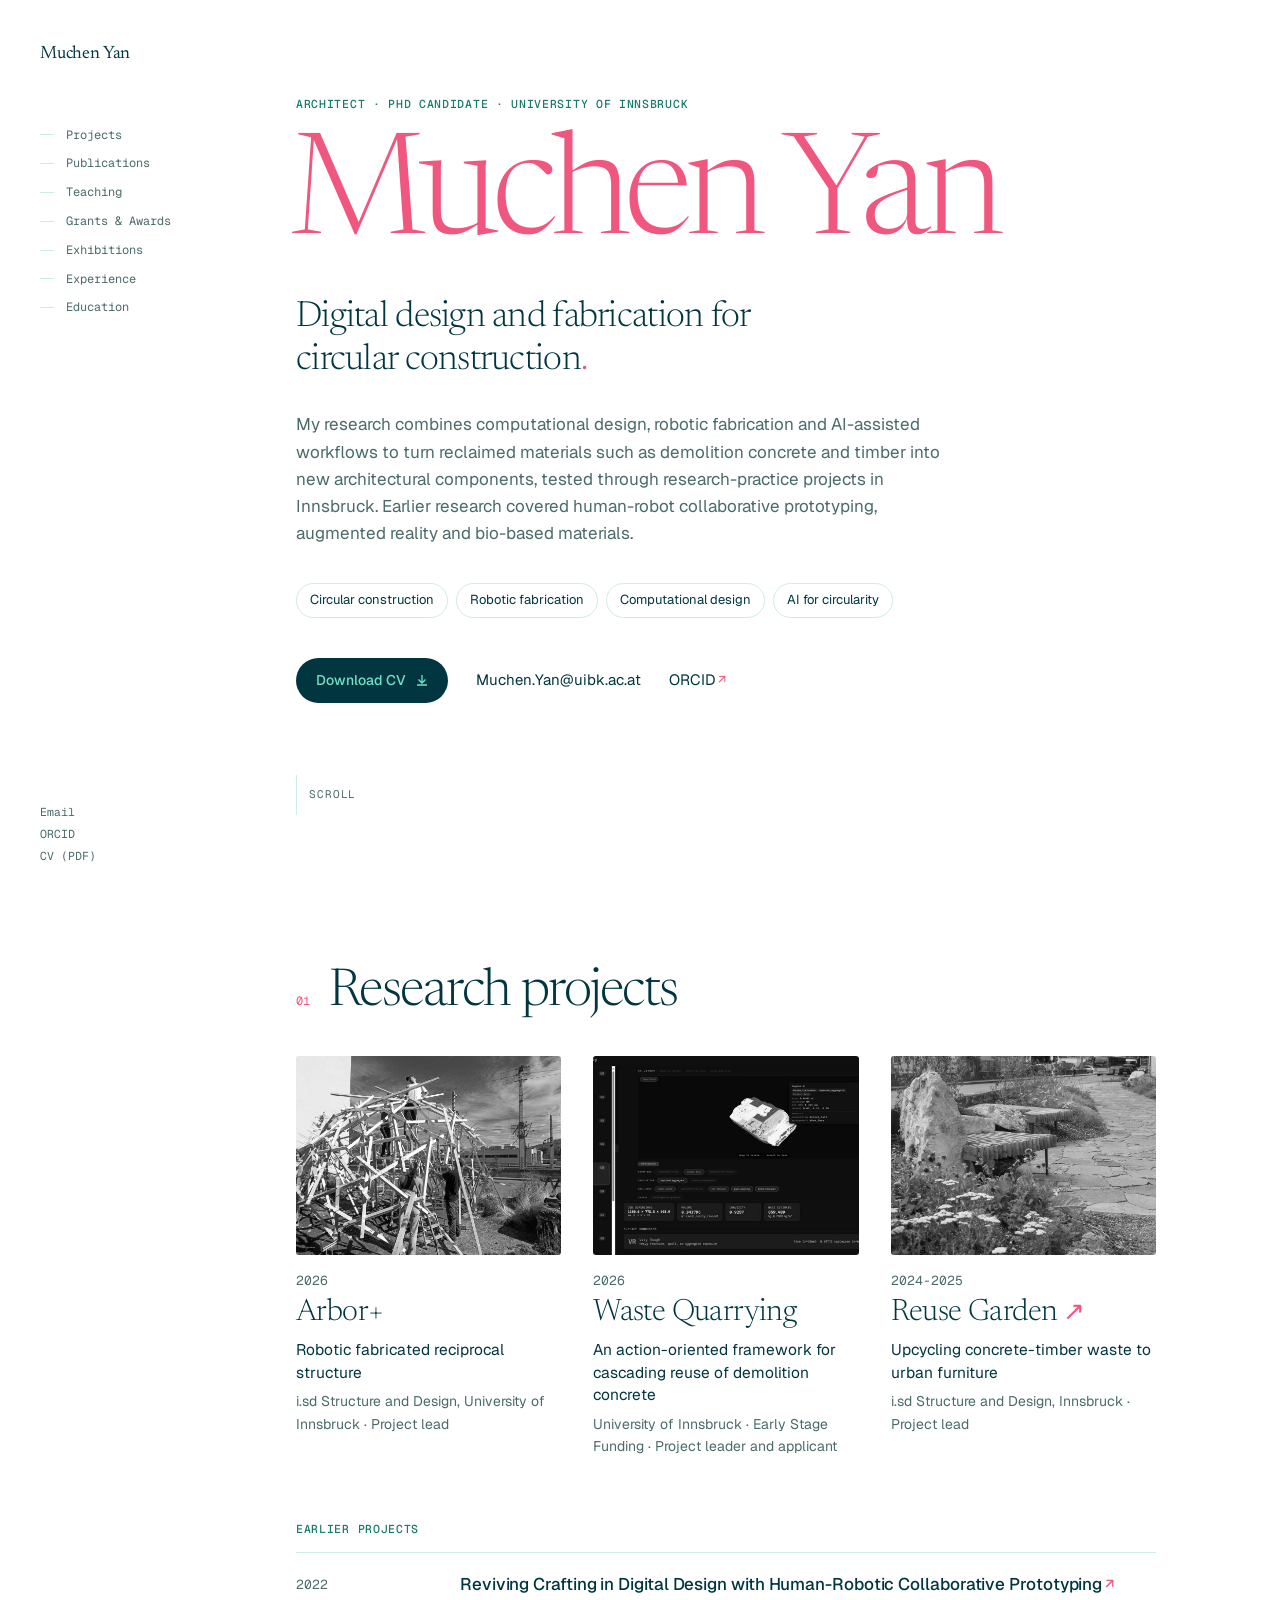
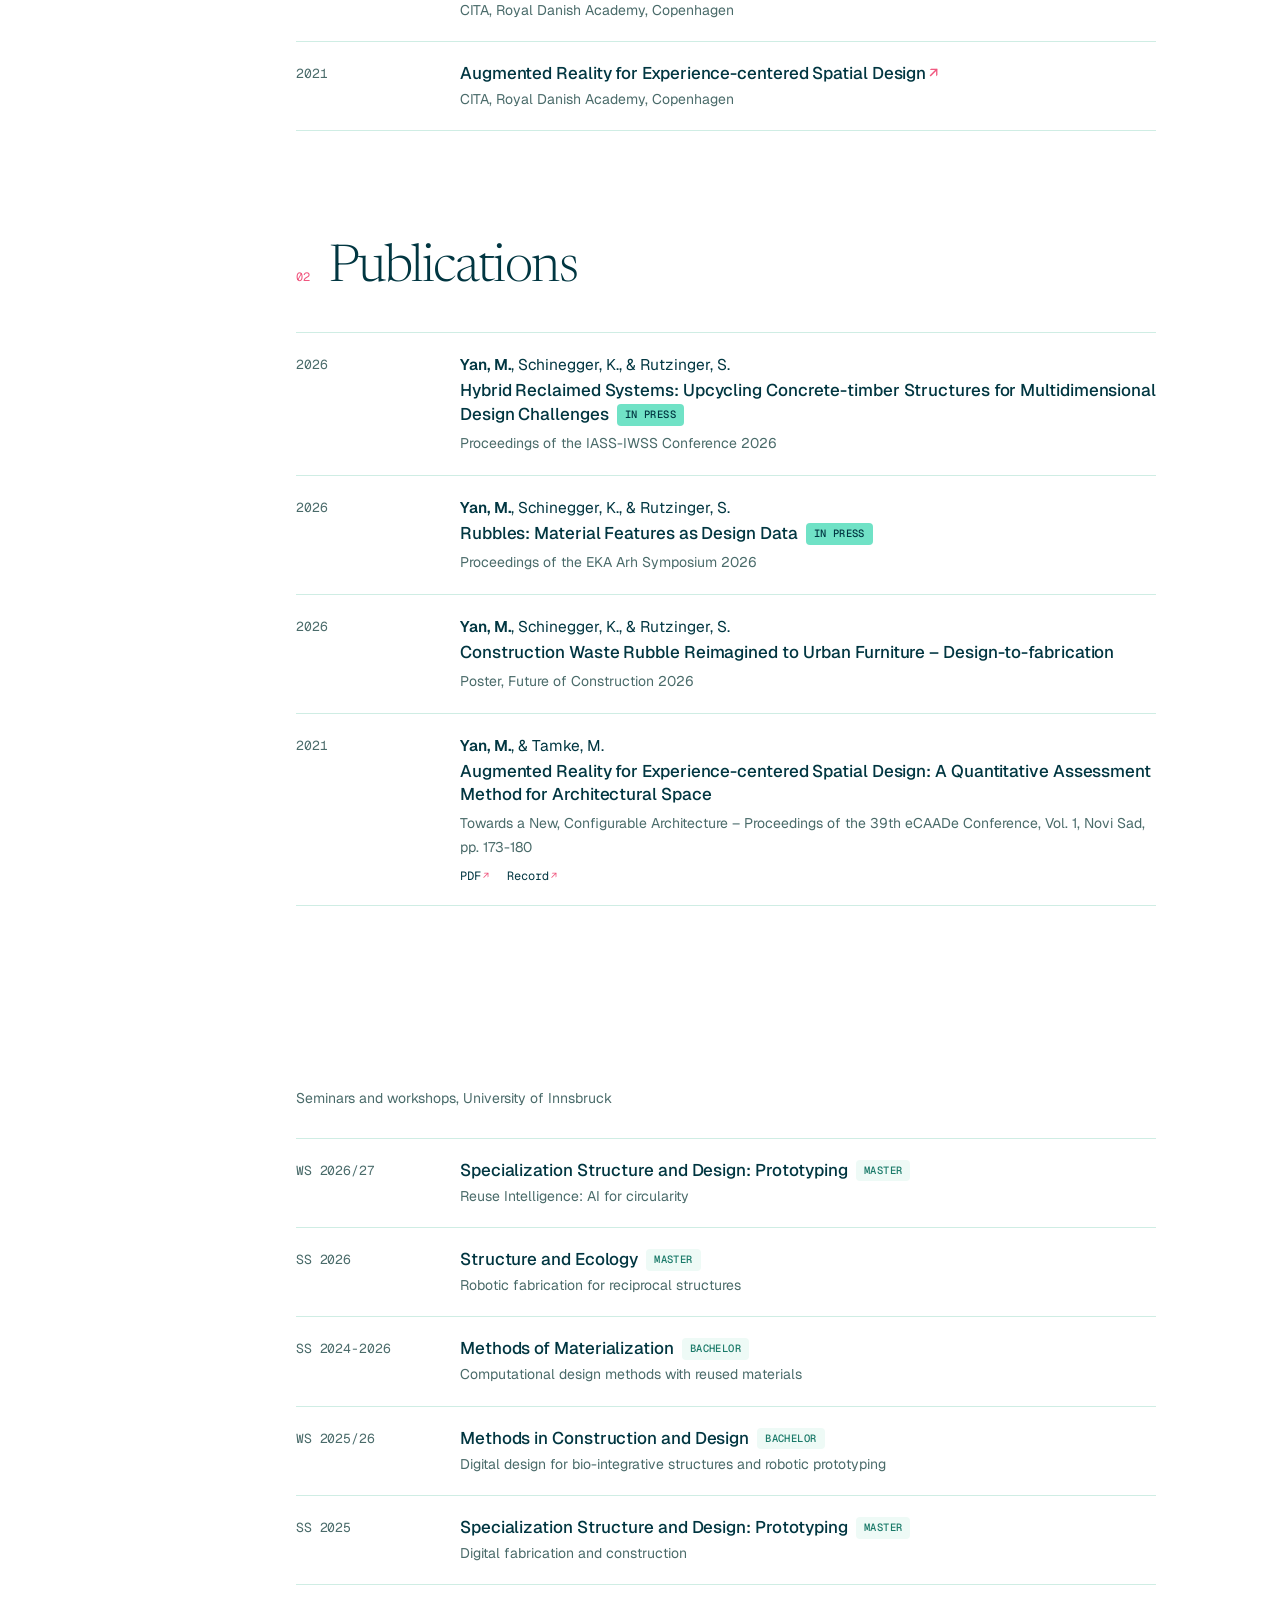
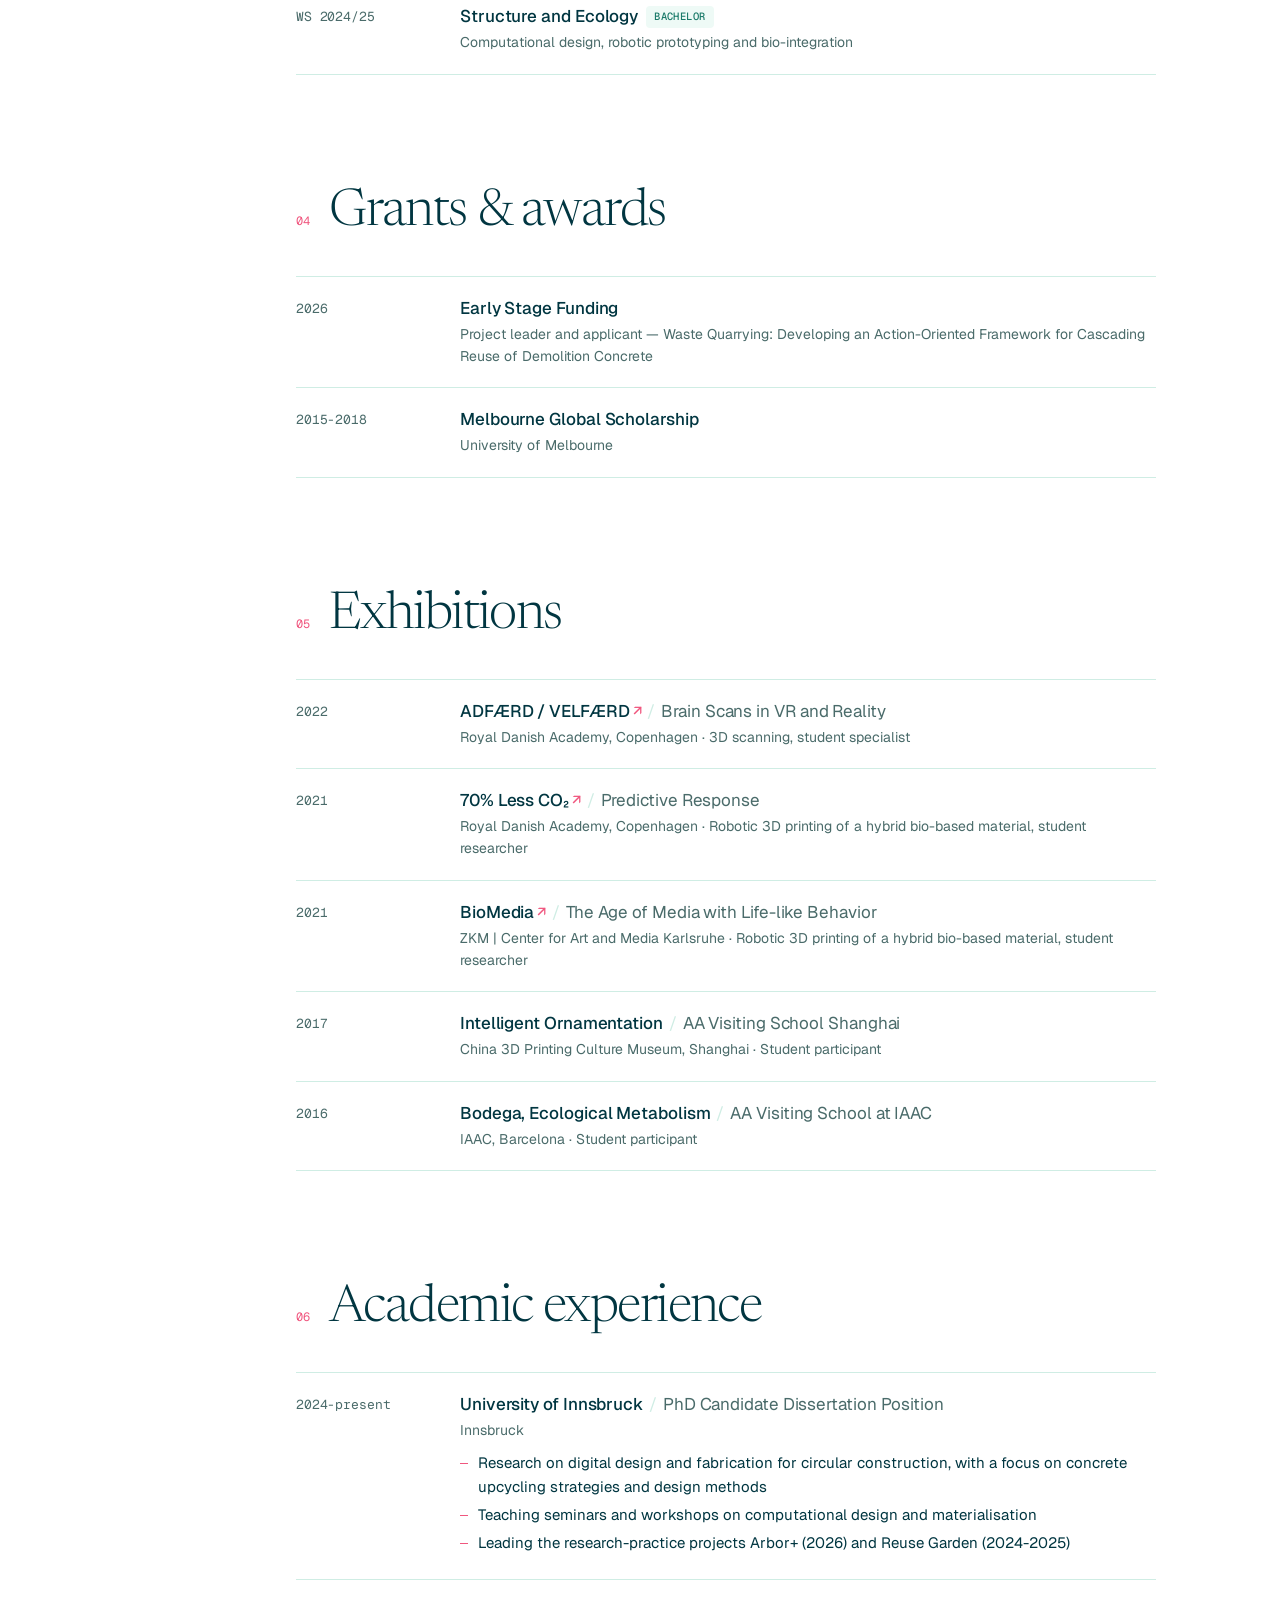
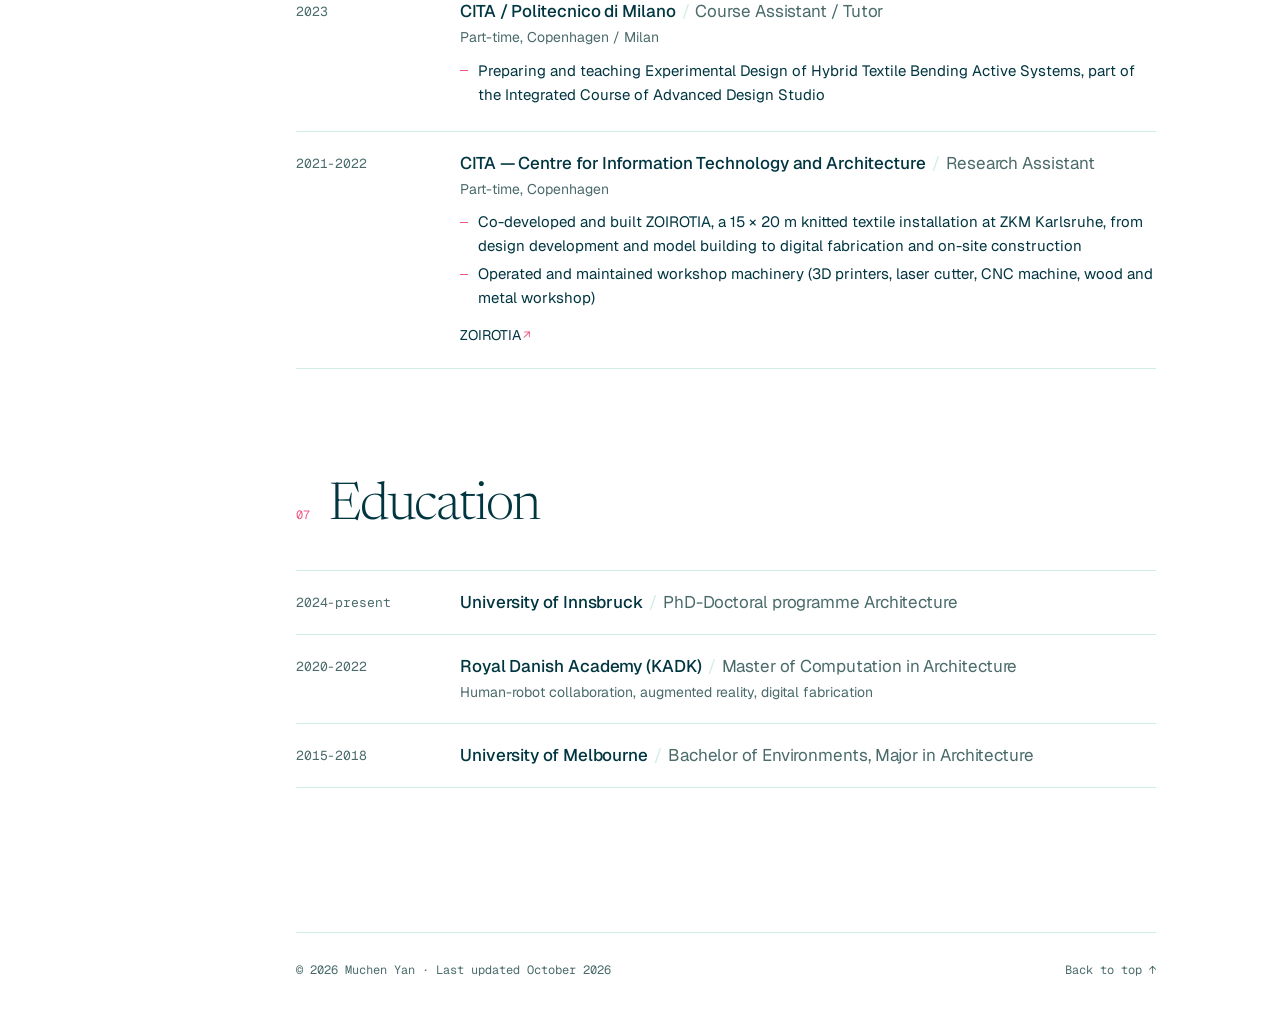
==== index.html @ 9176d34d "Initial CV website Co-Authored-By: Claude Opus 5.5 <noreply@anthropic.com>" ====
<!doctype html>
<html lang="en">
<head>
  <meta charset="utf-8">
  <meta name="viewport" content="width=device-width, initial-scale=1">
  <title>Muchen Yan — Architect &amp; Researcher</title>
  <meta name="description" content="Muchen Yan — architect and PhD candidate at the University of Innsbruck, researching digital design and fabrication for circular construction.">
  <meta property="og:title" content="Muchen Yan — Architect & Researcher">
  <meta property="og:description" content="Digital design and fabrication for circular construction.">
  <meta name="theme-color" content="#FFFFFF">
  <link rel="icon" href="data:image/svg+xml,%3Csvg xmlns='http://www.w3.org/2000/svg' viewBox='0 0 32 32'%3E%3Crect width='32' height='32' rx='6' fill='%23013641'/%3E%3Ctext x='15' y='22' font-family='Georgia' font-size='16' fill='%2370E2C6' text-anchor='middle'%3EMY%3C/text%3E%3Ccircle cx='26' cy='21' r='2' fill='%23F0577F'/%3E%3C/svg%3E">
  <link rel="preconnect" href="https://fonts.googleapis.com">
  <link rel="preconnect" href="https://fonts.gstatic.com" crossorigin>
  <link href="https://fonts.googleapis.com/css2?family=Geist:wght@300..700&family=Geist+Mono:wght@400..600&family=Newsreader:ital,opsz,wght@0,6..72,200..600;1,6..72,300..400&display=swap" rel="stylesheet">
  <link rel="stylesheet" href="style.css">
</head>
<body>
  <div class="progress" aria-hidden="true"><span></span></div>

  <aside class="rail" aria-label="Sections">
    <a class="rail__name" href="#top">Muchen Yan</a>
    <nav class="rail__nav" id="nav"></nav>
    <div class="rail__foot" id="railFoot"></div>
  </aside>

  <main id="top">
    <header class="hero" id="hero"></header>
    <div id="sections"></div>
    <footer class="footer" id="footer"></footer>
  </main>

  <noscript>
    <p style="padding:40px;font-family:sans-serif">This page needs JavaScript. <a href="assets/CV_MuchenYan.pdf">Download the CV as PDF</a>.</p>
  </noscript>

  <script src="data.js"></script>
  <script src="main.js"></script>
</body>
</html>
---- style.css ----
/* ---------- Tokens (same palette as the slide style) ---------- */
:root {
  --paper: #FFFFFF;
  --ink: #013641;      /* deep petrol green: text, headings */
  --muted: #4A6B6A;    /* secondary text */
  --accent: #1A7A69;   /* readable green: labels, years */
  --mint: #70E2C6;     /* signature mint */
  --pink: #F0577F;     /* bright pink: lines, marks, hover states (not body text) */
  --green: #1A7A69;
  --rule: #CFEDE4;     /* dividers */
  --sand: #EEFAF6;     /* mint wash surfaces */

  /* Project images: black-and-white at rest, full colour on hover. */
  --img-tone: grayscale(1) contrast(1.02);
  --img-tone-hover: grayscale(0) contrast(1);

  --rail: 232px;
  --gutter: clamp(20px, 5vw, 72px);
  --measure: 860px;
  --ease: cubic-bezier(.22, .61, .36, 1);

  --f-display: "Newsreader", "Iowan Old Style", Georgia, serif;
  --f-body: "Geist", system-ui, -apple-system, "Segoe UI", sans-serif;
  --f-mono: "Geist Mono", ui-monospace, "SF Mono", Menlo, Consolas, monospace;
}

*, *::before, *::after { box-sizing: border-box; }
html { scroll-behavior: smooth; -webkit-text-size-adjust: 100%; }
body {
  margin: 0;
  background: var(--paper);
  color: var(--ink);
  font: 400 16px/1.6 var(--f-body);
  -webkit-font-smoothing: antialiased;
  text-rendering: optimizeLegibility;
}
::selection { background: var(--mint); color: var(--ink); }
a { color: inherit; text-decoration: none; }
:focus-visible { outline: 2px solid var(--pink); outline-offset: 3px; border-radius: 2px; }

/* ---------- Scroll progress ---------- */
.progress { position: fixed; inset: 0 0 auto 0; height: 2px; z-index: 50; pointer-events: none; }
.progress span { display: block; height: 100%; background: var(--pink); transform-origin: 0 50%; transform: scaleX(0); }

/* ---------- Side rail ---------- */
.rail {
  position: fixed; top: 0; left: 0; bottom: 0; width: var(--rail);
  padding: 44px 0 36px 40px;
  display: flex; flex-direction: column; z-index: 20;
}
.rail__name {
  font: 400 18px/1.2 var(--f-display); letter-spacing: -.01em;
  opacity: 0; transform: translateY(-4px);
  transition: opacity .4s var(--ease), transform .4s var(--ease);
}
body.past-hero .rail__name { opacity: 1; transform: none; }
.rail__nav { margin-top: 56px; display: flex; flex-direction: column; gap: 2px; }
.rail__nav a {
  position: relative; display: flex; align-items: center; gap: 12px;
  font: 400 12px/1.4 var(--f-mono); letter-spacing: 0; color: var(--muted);
  padding: 5px 0; transition: color .25s var(--ease);
}
.rail__nav a::before {
  content: ""; width: 14px; height: 1px; background: var(--rule);
  transition: width .35s var(--ease), background .35s var(--ease);
}
.rail__nav a:hover { color: var(--ink); }
.rail__nav a:hover::before { width: 22px; background: var(--muted); }
.rail__nav a.is-active { color: var(--ink); }
.rail__nav a.is-active::before { width: 30px; background: var(--pink); }
.rail__foot { margin-top: auto; display: flex; flex-direction: column; gap: 6px; font: 400 11.5px/1.4 var(--f-mono); color: var(--muted); }
.rail__foot a:hover { color: var(--pink); }

/* ---------- Main column ---------- */
main { margin-left: var(--rail); padding: 0 var(--gutter); }
main > * { max-width: var(--measure); }

/* ---------- Pink details ---------- */
.dot-pink { color: var(--pink); }
.focus li:hover { border-color: var(--pink); }
a.ul:hover, a:hover > .ul { color: var(--ink); background-image: linear-gradient(var(--pink), var(--pink)); }
.project:hover .project__title, .pcard:hover h3.feature a { color: var(--ink); }

/* ---------- Hero ---------- */
.hero { min-height: 92vh; display: flex; flex-direction: column; justify-content: center; padding: 96px 0 64px; }
.kicker {
  font: 500 11.5px/1.4 var(--f-mono); letter-spacing: .06em; text-transform: uppercase; color: var(--accent);
}
.hero h1 {
  font: 300 clamp(60px, 11vw, 140px)/.95 var(--f-display); font-variation-settings: "opsz" 72;
  letter-spacing: -.045em; margin: 22px 0 30px; margin-left: -.04em;
  color: var(--pink);
}
.hero .statement {
  font: 300 clamp(26px, 3vw, 36px)/1.2 var(--f-display); letter-spacing: -.02em;
  max-width: 24ch; margin: 0 0 28px;
}
.hero .profile { color: var(--muted); max-width: 60ch; margin: 0 0 36px; font-size: 17px; }
.focus { display: flex; flex-wrap: wrap; gap: 8px; margin: 0 0 40px; padding: 0; list-style: none; }
.focus li {
  transition: border-color .3s var(--ease), background .3s var(--ease);
  font-size: 13px; padding: 6px 13px; border: 1px solid var(--rule); border-radius: 999px; color: var(--ink);
  background: var(--paper);
}
.hero__links { display: flex; flex-wrap: wrap; gap: 14px 28px; align-items: center; font-size: 15px; }
.btn {
  display: inline-flex; align-items: center; gap: 10px; padding: 11px 20px;
  background: var(--ink); color: var(--mint); border-radius: 999px; font-weight: 500; font-size: 14px;
  transition: background .3s var(--ease), transform .3s var(--ease);
}
.btn:hover { background: var(--pink); color: var(--ink); }
.btn svg { transition: transform .3s var(--ease); }
.btn:hover svg { transform: translateY(2px); }
.scroll-cue {
  margin-top: 72px; display: inline-flex; align-items: center; gap: 12px; font: 400 11px/1 var(--f-mono);
  letter-spacing: .08em; text-transform: uppercase; color: var(--muted);
}
.scroll-cue i { display: block; width: 1px; height: 40px; background: var(--rule); position: relative; overflow: hidden; }
.scroll-cue i::after {
  content: ""; position: absolute; left: 0; top: -40%; width: 1px; height: 40%; background: var(--pink);
  animation: cue 2.2s var(--ease) infinite;
}
@keyframes cue { to { top: 100%; } }

/* ---------- Links with drawn underline ---------- */
.ul {
  background-image: linear-gradient(currentColor, currentColor);
  background-size: 0% 1px; background-repeat: no-repeat; background-position: 0 100%;
  transition: background-size .45s var(--ease), color .25s var(--ease);
  padding-bottom: 1px;
}
a.ul:hover, a:hover > .ul { background-size: 100% 1px; }
.ul--rest { background-size: 100% 1px; background-image: linear-gradient(var(--rule), var(--rule)); }
.ul--rest:hover { background-image: linear-gradient(var(--pink), var(--pink)); }
.arrow { display: inline-block; font-size: .85em; margin-left: .2em; color: var(--pink); transition: transform .3s var(--ease); }
a:hover .arrow { transform: translate(2px, -2px); }

/* ---------- Sections ---------- */
.section { padding: 88px 0 24px; scroll-margin-top: 24px; }
.section__head { display: flex; align-items: baseline; gap: 18px; margin-bottom: 36px; }
.section__num { font: 400 12px/1 var(--f-mono); color: var(--pink); font-variant-numeric: tabular-nums; letter-spacing: .04em; }
.section__title { font: 300 clamp(36px, 4.2vw, 52px)/1.02 var(--f-display); letter-spacing: -.03em; margin: 0; }
.section__note { color: var(--muted); font-size: 14px; margin: -20px 0 28px; }

/* ---------- Rows (year | content) ---------- */
.rows { list-style: none; margin: 0; padding: 0; border-top: 1px solid var(--rule); }
.row {
  position: relative; display: grid; grid-template-columns: 140px 1fr; gap: 24px;
  padding: 20px 0; border-bottom: 1px solid var(--rule);
}
.row::before {
  content: ""; position: absolute; left: 0; top: -1px; height: 1px; width: 100%;
  background: var(--pink); transform: scaleX(0); transform-origin: 0 50%;
  transition: transform .6s var(--ease);
}
.row:hover::before { transform: scaleX(1); }
.year { font: 400 13px/1.5 var(--f-mono); letter-spacing: -.01em; color: var(--muted); font-variant-numeric: tabular-nums; padding-top: 2px; transition: color .3s var(--ease); }
.row:hover .year { color: var(--pink); }
.row h3 { font: 500 17px/1.35 var(--f-body); margin: 0; letter-spacing: -.005em; }
.row h3 .sep { color: var(--rule); margin: 0 .35em; font-weight: 400; }
.row h3 .light { font-weight: 400; color: var(--muted); }
.meta { font-size: 14px; color: var(--muted); margin: 3px 0 0; }
.row ul.points { margin: 10px 0 0; padding: 0; list-style: none; }
.row ul.points li { position: relative; padding-left: 18px; font-size: 15px; margin: 4px 0; color: var(--ink); }
.row ul.points li::before { content: ""; position: absolute; left: 0; top: .78em; width: 8px; height: 1px; background: var(--pink); }
.row .more { margin-top: 10px; font-size: 14px; display: inline-flex; }
.tag {
  display: inline-block; font: 500 10.5px/1.5 var(--f-mono); letter-spacing: .04em; text-transform: uppercase;
  padding: 3px 8px; border-radius: 4px; vertical-align: 2px; margin-left: 8px;
  color: var(--ink); background: var(--mint);
}
.tag--level { color: var(--accent); background: var(--sand); }

/* Publications */
.cite { font-size: 15.5px; line-height: 1.55; margin: 0; }
.cite .me { font-weight: 600; }
.cite .t { display: block; font: 500 17px/1.4 var(--f-body); margin: 2px 0 4px; letter-spacing: -.005em; }
.cite .v { color: var(--muted); font-size: 14px; }
.pub-links { display: flex; gap: 18px; margin-top: 8px; font: 400 12px/1.5 var(--f-mono); }

/* ---------- Featured projects ---------- */
.projects { display: grid; grid-template-columns: repeat(3, 1fr); gap: 48px 32px; }
.project { display: block; }
.project__media {
  position: relative; aspect-ratio: 4 / 3; overflow: hidden; border-radius: 3px; background: var(--sand);
}
.project__media img {
  position: absolute; inset: 0; width: 100%; height: 100%; object-fit: cover; display: block;
  opacity: 0; transform: scale(1.02); filter: var(--img-tone);
  transition: opacity .7s var(--ease), transform 1.4s var(--ease), filter .8s var(--ease);
}
.project:hover .project__media img { filter: var(--img-tone-hover); }

.project__media img.is-on { opacity: 1; }
.project:hover .project__media img { transform: scale(1.05); }
.dots { position: absolute; left: 12px; bottom: 12px; display: flex; gap: 5px; z-index: 2;
  opacity: 0; transition: opacity .4s var(--ease); }
.project:hover .dots, .project:focus-within .dots { opacity: 1; }
.dots i { width: 14px; height: 2px; background: rgba(255,255,255,.5); border-radius: 1px; transition: background .3s var(--ease), width .3s var(--ease); }
.dots i.is-on { background: #fff; width: 22px; }
@media (hover: none) { .dots { opacity: 1; } }
.placeholder {
  position: absolute; inset: 0; display: flex; align-items: flex-end; padding: 16px;
  background:
    repeating-linear-gradient(135deg, transparent 0 11px, rgba(26,122,105,.12) 11px 12px),
    var(--sand);
}
.project__body { margin-top: 16px; }
.project__title { font: 300 clamp(26px, 2.4vw, 32px)/1.08 var(--f-display); letter-spacing: -.02em; margin: 6px 0 0; }
.project__year { font: 400 13px/1.5 var(--f-mono); color: var(--muted); font-variant-numeric: tabular-nums; transition: color .3s var(--ease); }
.project:hover .project__year { color: var(--pink); }
.project__sub { margin: 10px 0 0; font-size: 15.5px; line-height: 1.45; }
.project__where { margin: 6px 0 0; font-size: 14px; color: var(--muted); }
.pcards { list-style: none; margin: 0; padding: 0; display: grid; grid-template-columns: repeat(3, 1fr); gap: 32px; }
.pcard { position: relative; padding-top: 18px; border-top: 1px solid var(--rule); }
.pcard::before {
  content: ""; position: absolute; left: 0; top: -1px; height: 1px; width: 100%;
  background: var(--pink); transform: scaleX(0); transform-origin: 0 50%; transition: transform .6s var(--ease);
}
.pcard:hover::before { transform: scaleX(1); }
.pcard:hover .year { color: var(--pink); }
h3.feature { font: 300 clamp(26px, 2.4vw, 32px)/1.08 var(--f-display); letter-spacing: -.02em; margin: 14px 0 0; }
.feature__sub { margin: 10px 0 6px; font-size: 15.5px; line-height: 1.45; }
@media (max-width: 760px) { .pcards { grid-template-columns: 1fr; gap: 28px; } }
.subhead {
  margin: 64px 0 14px; font: 500 11.5px/1.4 var(--f-mono); letter-spacing: .06em; text-transform: uppercase; color: var(--accent);
}

/* ---------- Footer ---------- */
.footer {
  margin-top: 120px; padding: 28px 0 48px; border-top: 1px solid var(--rule);
  display: flex; justify-content: space-between; flex-wrap: wrap; gap: 12px; font: 400 12px/1.5 var(--f-mono); color: var(--muted);
}
.footer a:hover { color: var(--pink); }

/* ---------- Reveal on scroll ---------- */
.js .reveal { opacity: 0; transform: translateY(14px); transition: opacity .9s var(--ease), transform .9s var(--ease); transition-delay: var(--d, 0ms); }
.js .reveal.is-in { opacity: 1; transform: none; }
.js .hero .reveal { transition-duration: 1.1s; }

@media (prefers-reduced-motion: reduce) {
  html { scroll-behavior: auto; }
  .js .reveal { opacity: 1; transform: none; transition: none; }
  .scroll-cue i::after { animation: none; }
  *, *::before, *::after { transition-duration: 0s !important; }
}

/* ---------- Responsive ---------- */
@media (max-width: 1000px) {
  :root { --rail: 0px; }
  .rail {
    width: 100%; bottom: auto; height: 52px; padding: 0 var(--gutter);
    flex-direction: row; align-items: center; gap: 20px;
    background: rgba(255,255,255,.92); backdrop-filter: saturate(1.4) blur(10px); -webkit-backdrop-filter: saturate(1.4) blur(10px);
    border-bottom: 1px solid transparent; transition: border-color .3s var(--ease);
  }
  body.past-hero .rail { border-bottom-color: var(--rule); }
  .rail__name { opacity: 1; transform: none; white-space: nowrap; }
  .rail__nav {
    margin: 0; flex-direction: row; gap: 18px; overflow-x: auto; scrollbar-width: none;
    mask-image: linear-gradient(90deg, #000 85%, transparent);
    -webkit-mask-image: linear-gradient(90deg, #000 85%, transparent);
  }
  .rail__nav::-webkit-scrollbar { display: none; }
  .rail__nav a { white-space: nowrap; }
  .rail__nav a::before { display: none; }
  .rail__nav a.is-active { color: var(--ink); box-shadow: inset 0 -1px 0 var(--pink); }
  .rail__foot { display: none; }
  .section { scroll-margin-top: 60px; }
  .hero { min-height: auto; padding: 120px 0 40px; }
}
@media (max-width: 640px) {
  body { font-size: 15px; }
  .row { grid-template-columns: 1fr; gap: 4px; }
  .projects { grid-template-columns: 1fr; gap: 40px; }
  .section { padding-top: 64px; }
  .scroll-cue { display: none; }
}

/* ---------- Print = clean CV ---------- */
@media print {
  .rail, .progress, .scroll-cue, .btn, .project__media { display: none !important; }
  main { margin: 0; padding: 0; }
  main > * { max-width: none; }
  .hero { min-height: 0; padding: 0 0 12px; }
  .hero h1 { font-size: 40px; margin: 6px 0 8px; }
  .section { padding: 18px 0 0; break-inside: auto; }
  .section__head { margin-bottom: 10px; }
  .row { padding: 8px 0; break-inside: avoid; }
  .js .reveal { opacity: 1 !important; transform: none !important; }
  .projects { grid-template-columns: 1fr; gap: 10px; }
  a[href^="http"]::after { content: " (" attr(href) ")"; font-size: 10px; color: var(--muted); word-break: break-all; }
  .footer { margin-top: 24px; }
}
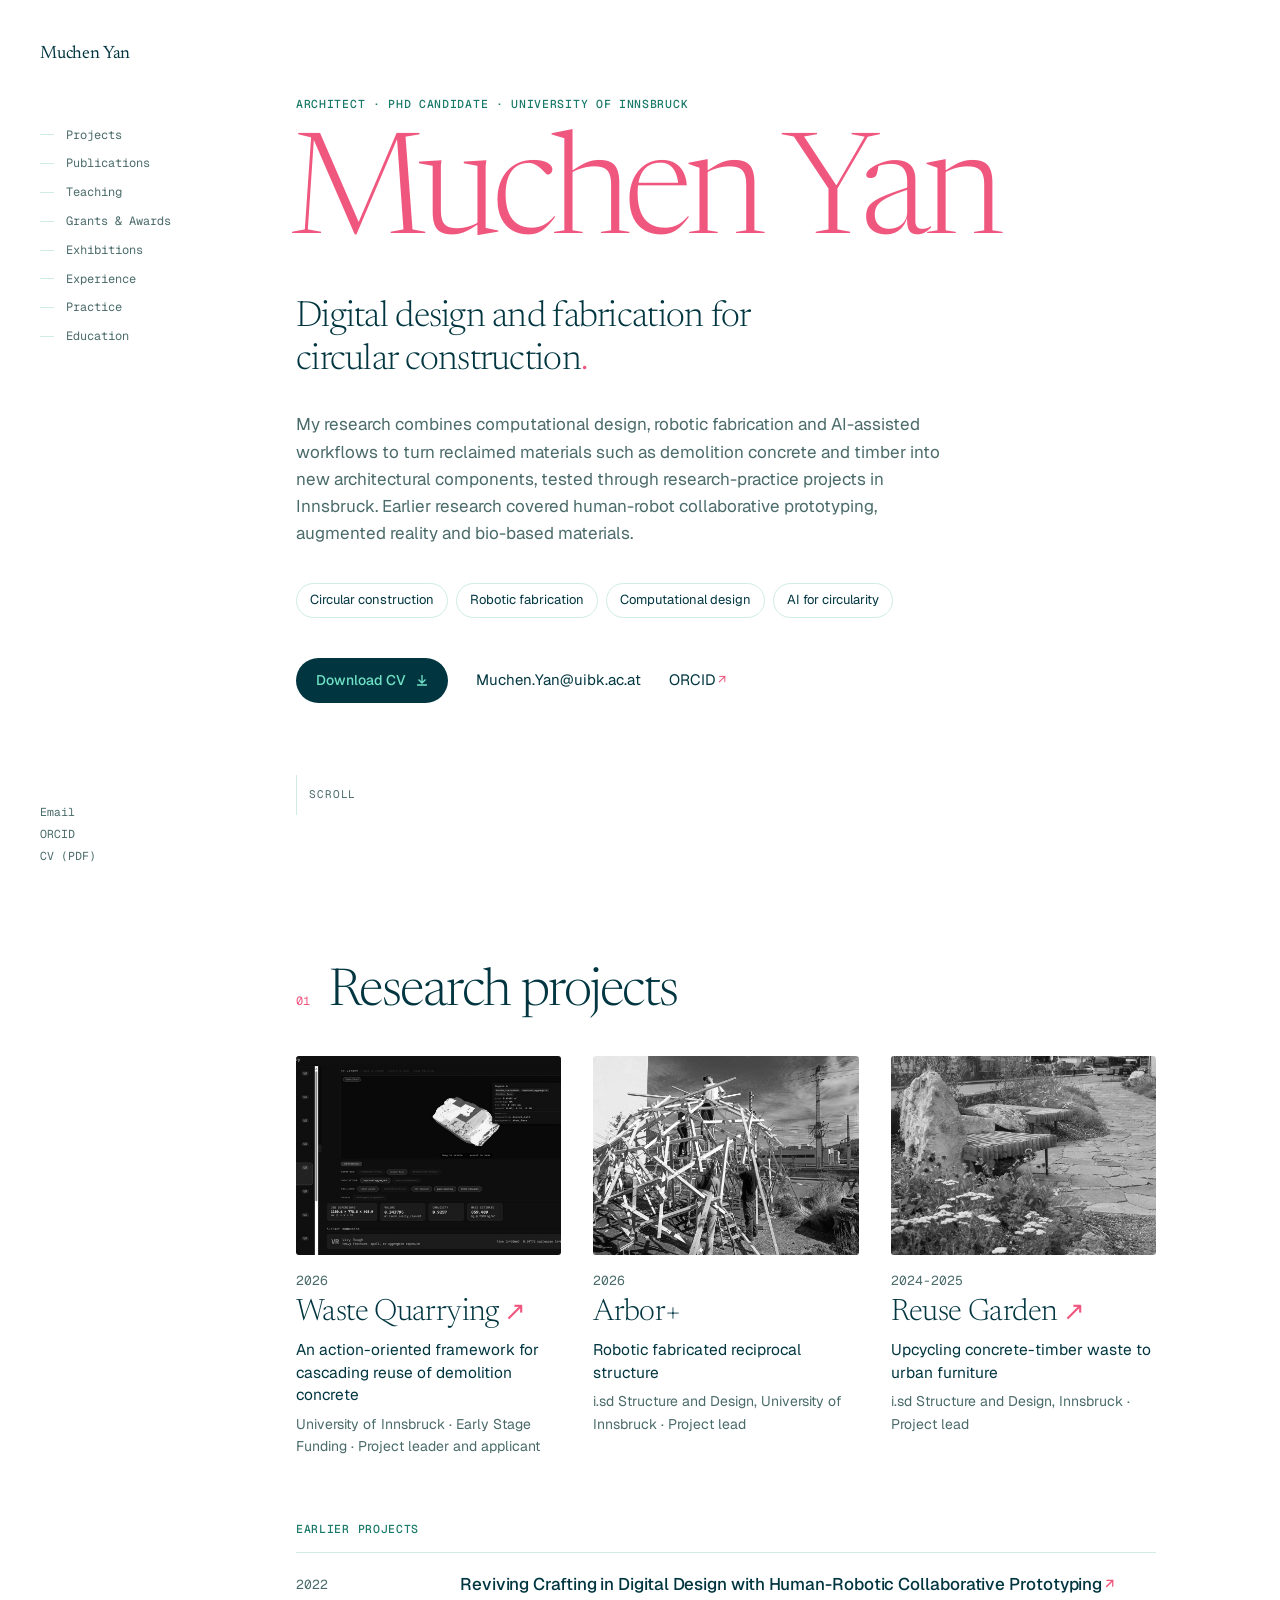
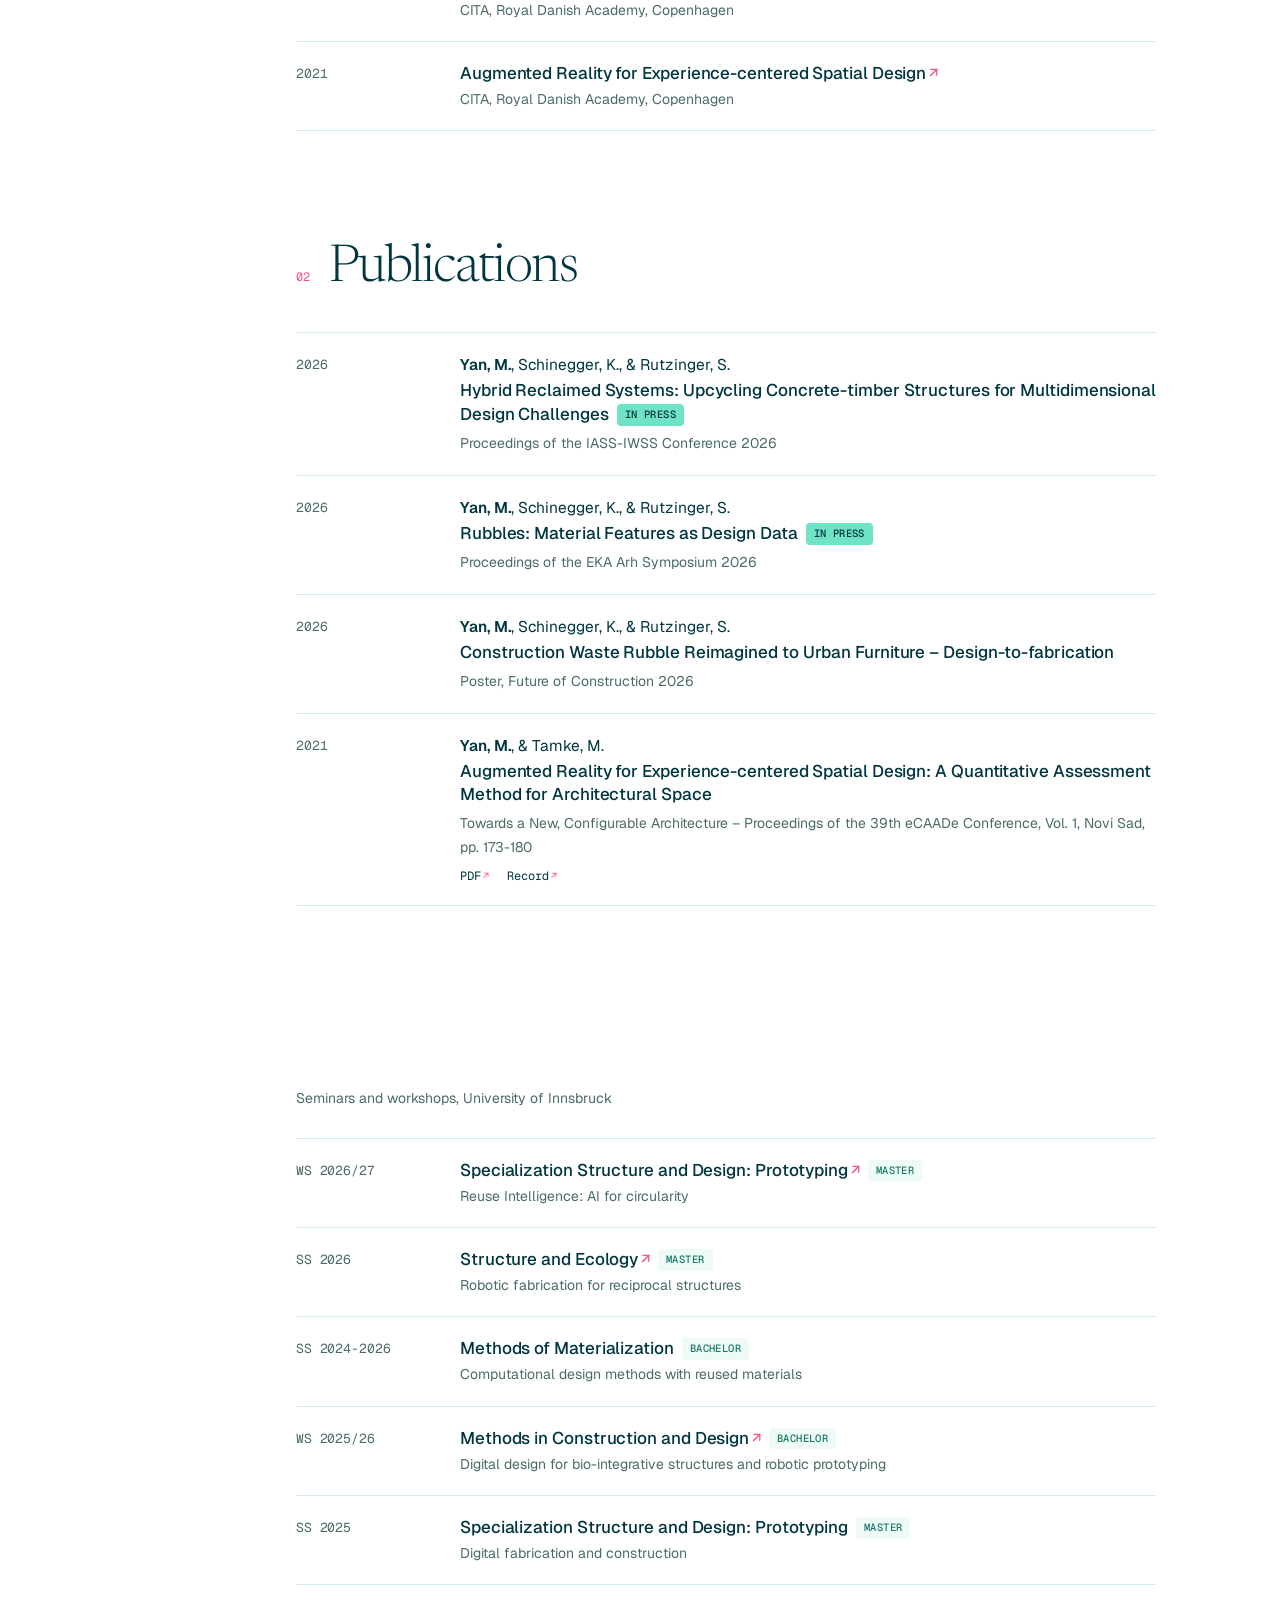
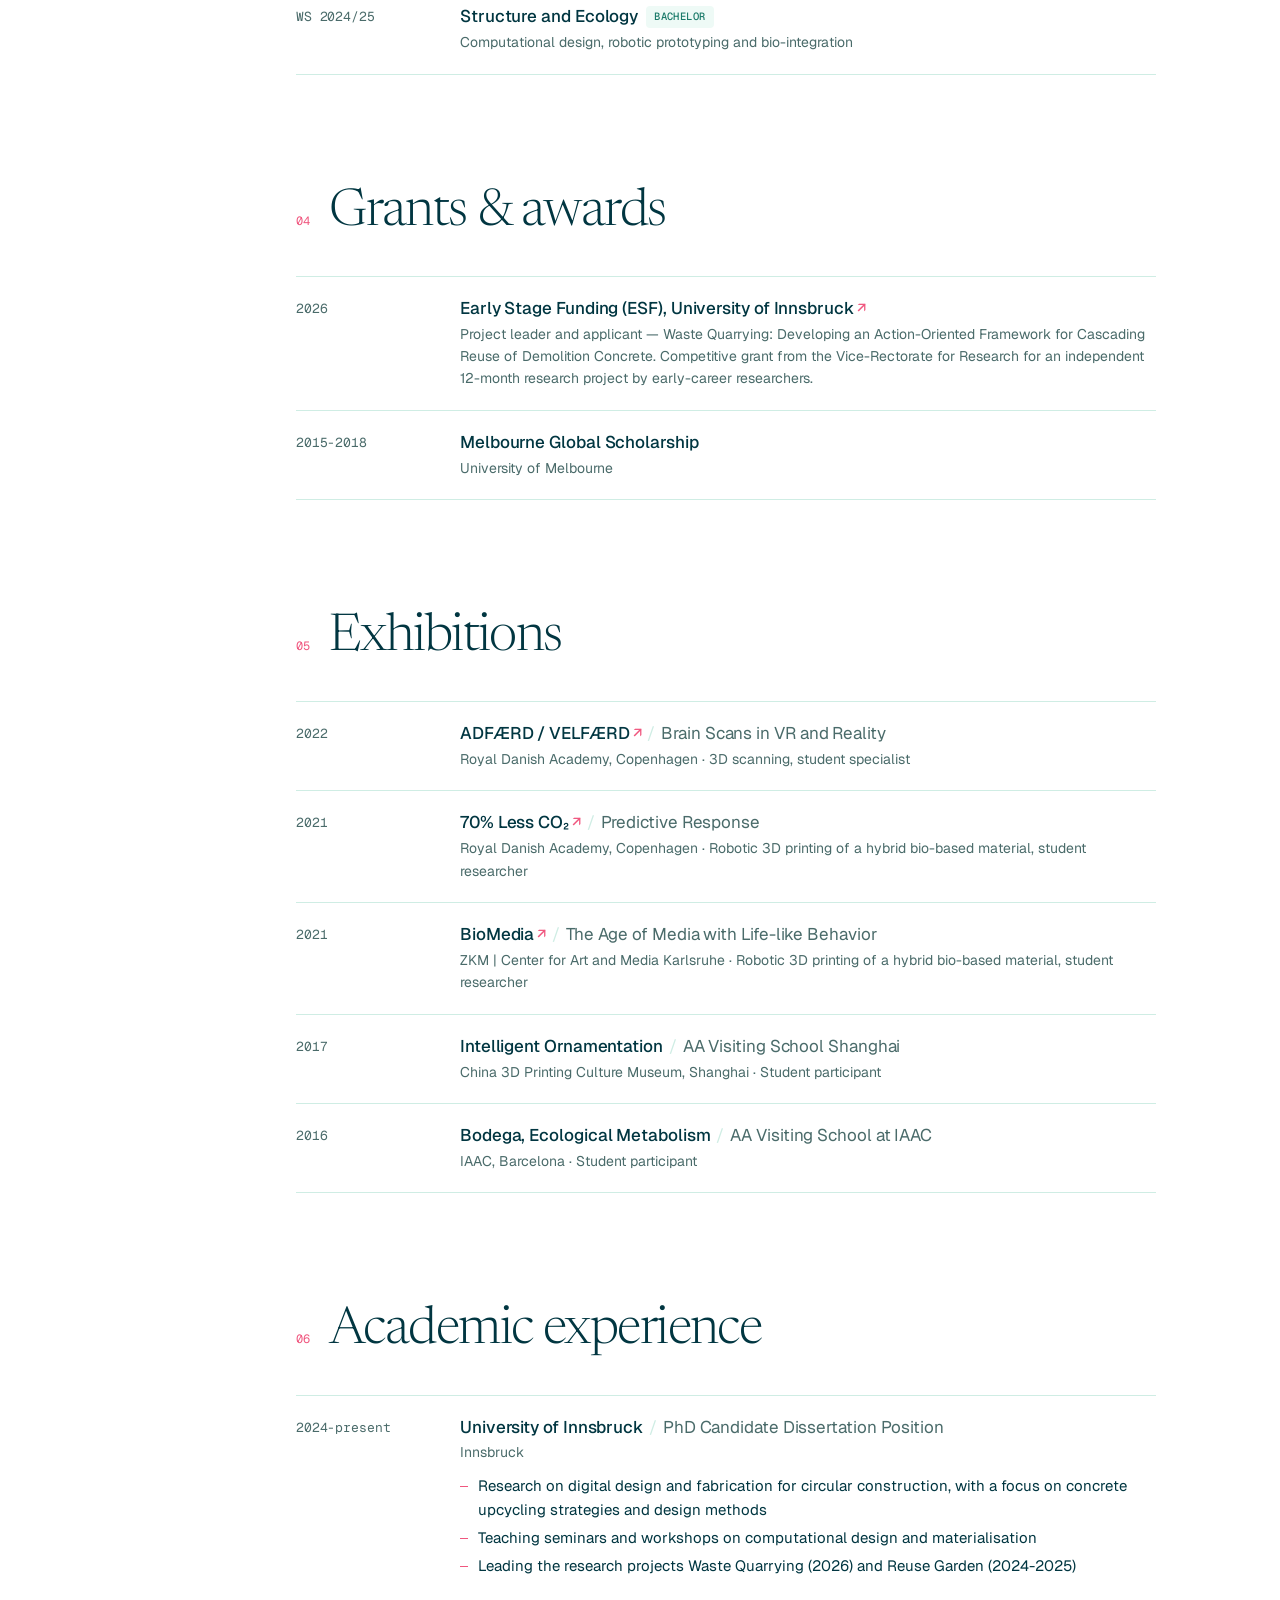
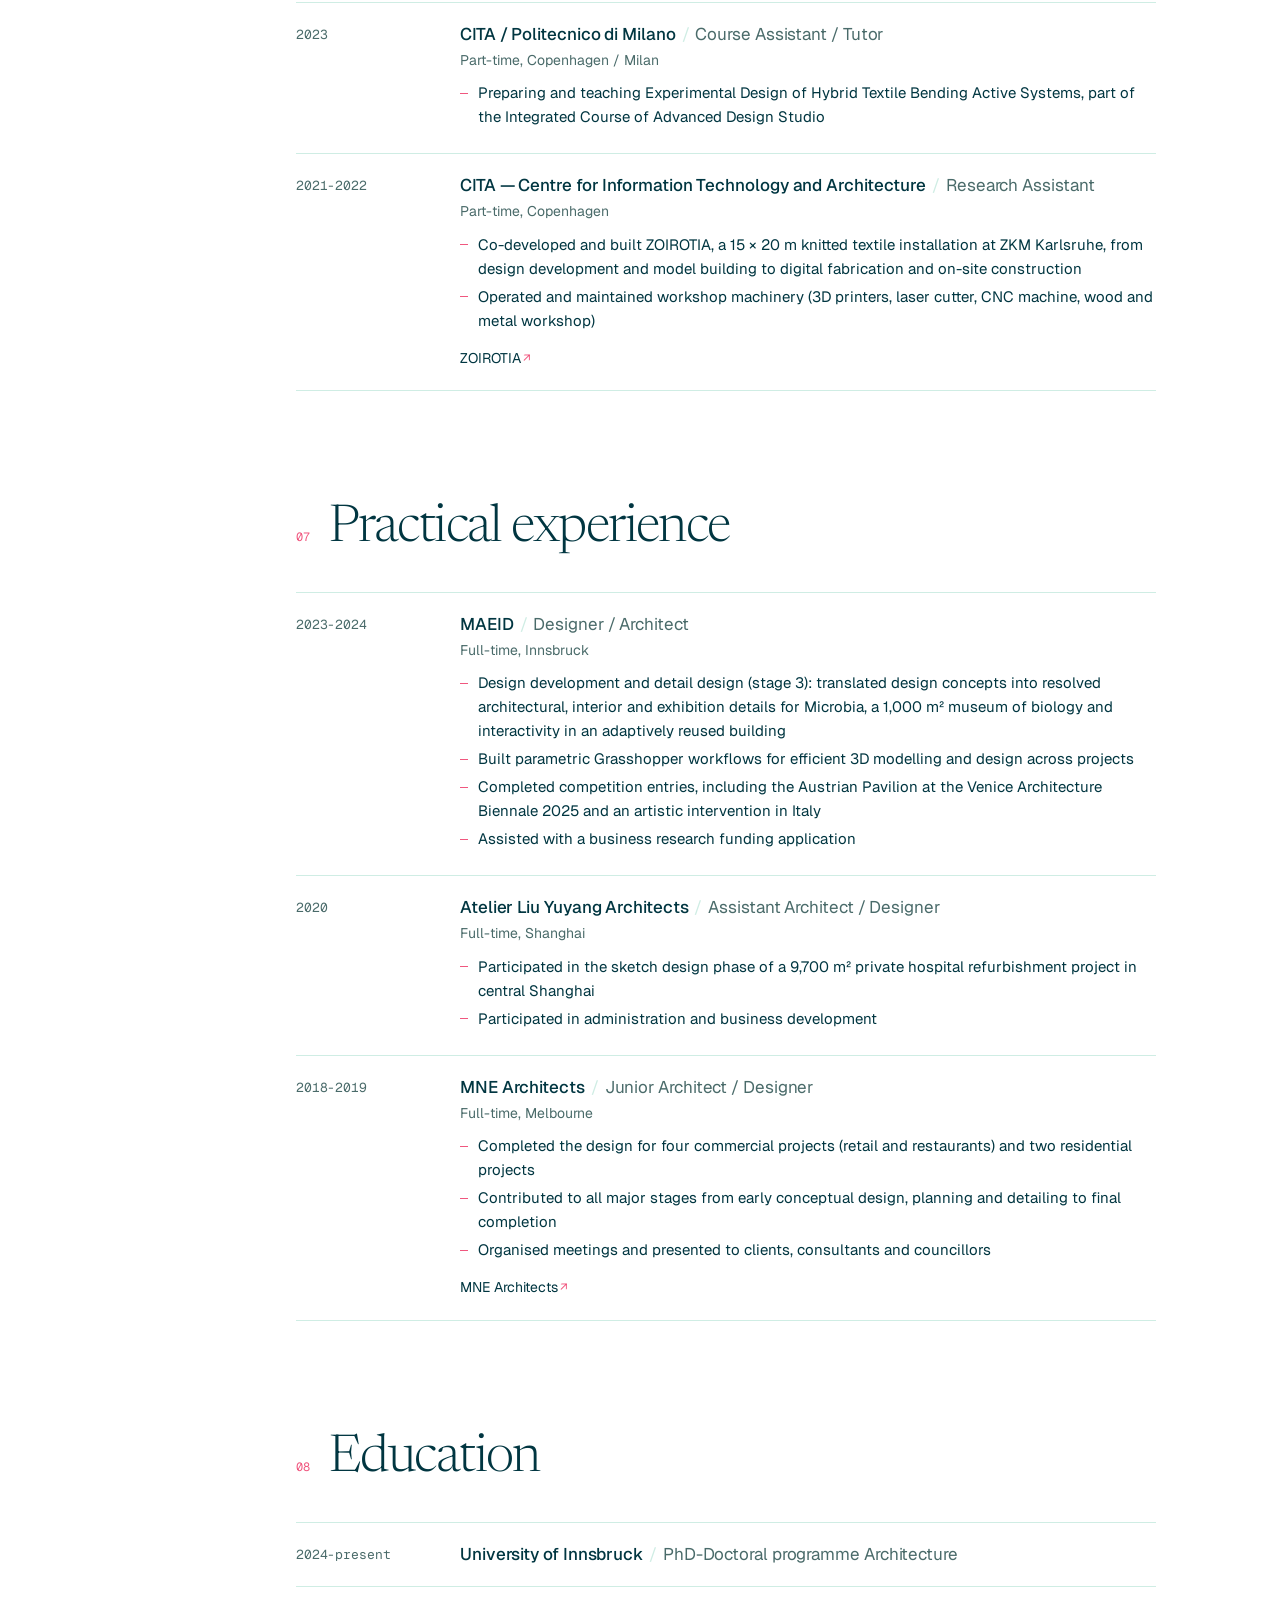
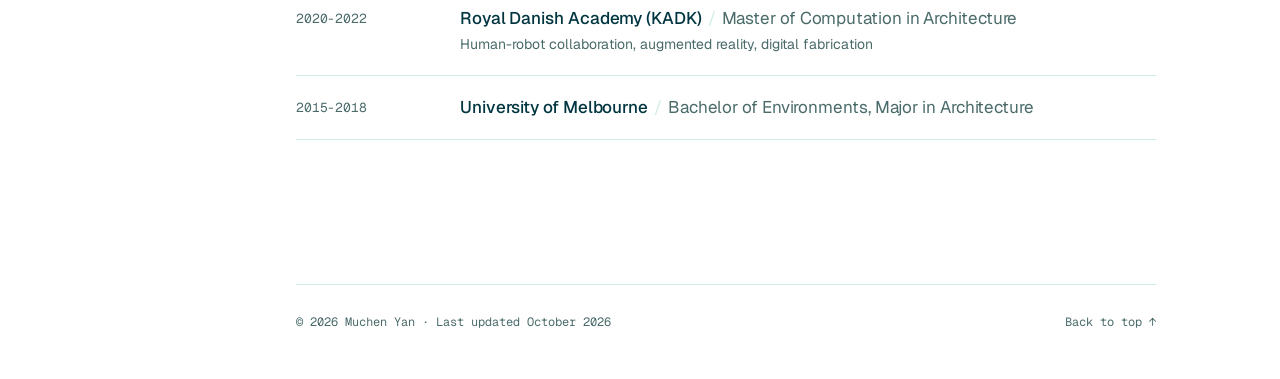
==== commit 5d5f4a3f: "Load data.js and main.js uncached so updates show immediately Co-Authored-By: Claude Opus 5.5 <norep" ====
--- a/index.html
+++ b/index.html
@@ -33,7 +33,14 @@
     <p style="padding:40px;font-family:sans-serif">This page needs JavaScript. <a href="assets/CV_MuchenYan.pdf">Download the CV as PDF</a>.</p>
   </noscript>
 
-  <script src="data.js"></script>
-  <script src="main.js"></script>
+  <script>
+    // Load content and scripts uncached so edits show up immediately (GitHub Pages caches files for 10 min)
+    ["data.js", "main.js"].forEach(function (src) {
+      var s = document.createElement("script");
+      s.src = src + "?v=" + Date.now();
+      s.async = false;
+      document.body.appendChild(s);
+    });
+  </script>
 </body>
 </html>
